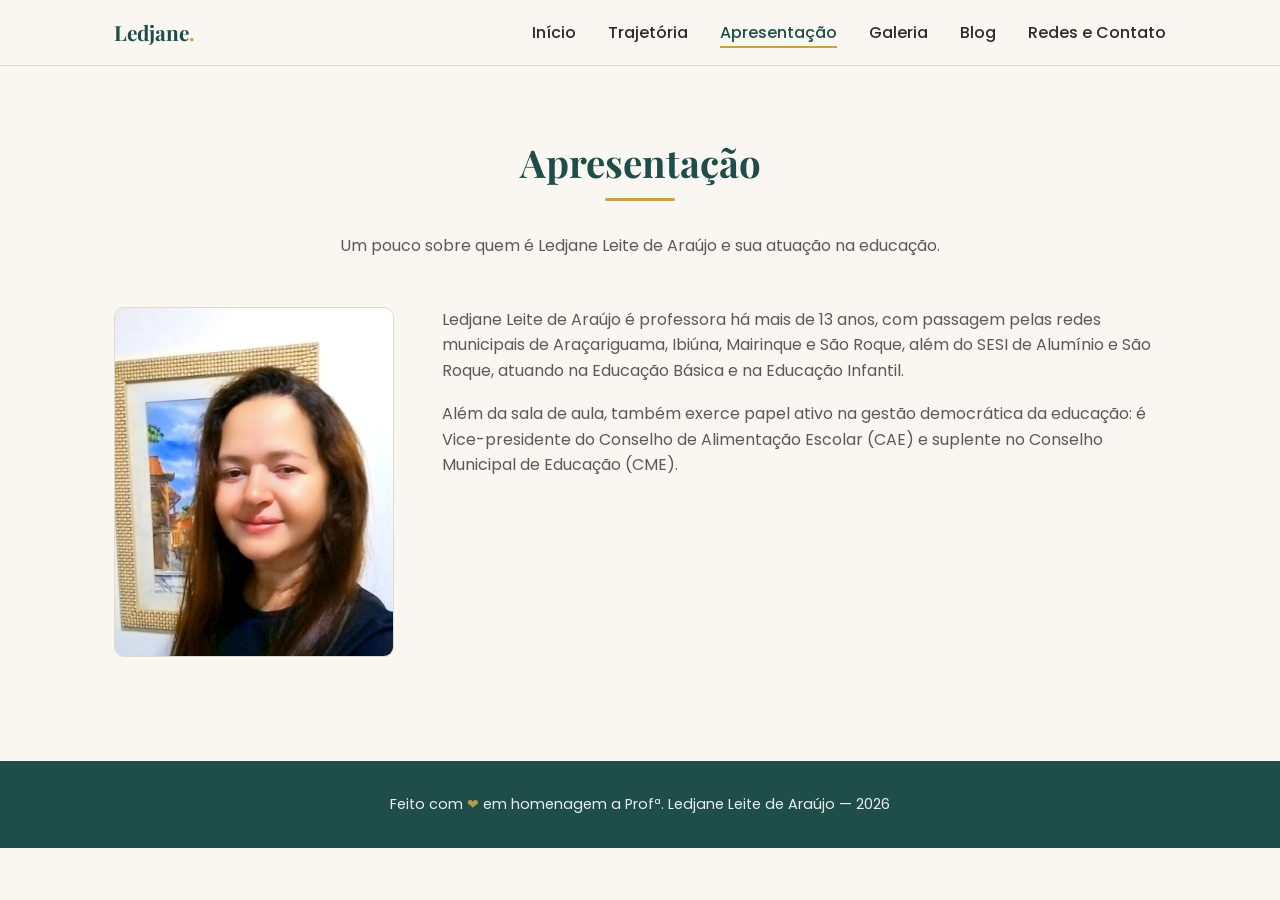
==== apresentacao.html @ a9190896 "Add files via upload" ====
<!DOCTYPE html>
<html lang="pt-BR">
<head>
  <meta charset="UTF-8" />
  <meta name="viewport" content="width=device-width, initial-scale=1.0" />
  <title>Apresentação | Profª. Ledjane Leite de Araújo</title>
  <meta name="description" content="Apresentação pessoal de Ledjane Leite de Araújo." />
  <link rel="icon" type="image/svg+xml" href="assets/favicon.svg" />
  <link rel="preconnect" href="https://fonts.googleapis.com" />
  <link rel="preconnect" href="https://fonts.gstatic.com" crossorigin />
  <link href="https://fonts.googleapis.com/css2?family=Playfair+Display:wght@600;700&family=Poppins:wght@300;400;500;600;700&display=swap" rel="stylesheet" />
  <link rel="stylesheet" href="css/style.css" />
</head>
<body>

  <header class="cabecalho">
    <nav class="navegacao container">
      <a href="index.html" class="marca">Ledjane<span>.</span></a>
      <button class="botao-menu" aria-label="Abrir menu" aria-expanded="false">
        <span></span><span></span><span></span>
      </button>
      <ul class="menu">
        <li><a href="index.html">Início</a></li>
        <li><a href="trajetoria.html">Trajetória</a></li>
        <li><a href="apresentacao.html">Apresentação</a></li>
        <li><a href="galeria.html">Galeria</a></li>
        <li><a href="blog.html">Blog</a></li>
        <li><a href="contato.html">Redes e Contato</a></li>
      </ul>
    </nav>
  </header>

  <main>
    <section class="secao">
      <div class="container">
        <h1 class="titulo-secao fade-in">Apresentação</h1>
        <div class="linha-destaque"></div>
        <p class="subtitulo-secao fade-in">
          Um pouco sobre quem é Ledjane Leite de Araújo e sua atuação na
          educação.
        </p>

        <div class="apresentacao-conteudo fade-in">
          <div class="apresentacao-foto">
            <img src="assets/img/Foto da homenageada n. 4.jpeg" alt="Foto de Ledjane Leite de Araújo" />
          </div>

          <div class="apresentacao-texto">
            <p>
              Ledjane Leite de Araújo é professora há mais de 13 anos, com
              passagem pelas redes municipais de Araçariguama, Ibiúna,
              Mairinque e São Roque, além do SESI de Alumínio e São Roque,
              atuando na Educação Básica e na Educação Infantil.
            </p>
            <p>
              Além da sala de aula, também exerce papel ativo na gestão
              democrática da educação: é Vice-presidente do Conselho de
              Alimentação Escolar (CAE) e suplente no Conselho Municipal de
              Educação (CME).
            </p>

            <!--
              Conteúdo pessoal ainda não informado. Preencher e remover este
              comentário para publicar:

              <p>[Motivação de Ledjane para a educação, o que a inspira e como
              impacta alunos e colegas de profissão.]</p>

              <blockquote class="citacao">"[Frase marcante ou lema.]"</blockquote>

              <p>[Legado e carinho de quem passou por sua trajetória.]</p>

              <ul class="lista-valores">
                <li>[Valor 1]</li>
                <li>[Valor 2]</li>
                <li>[Valor 3]</li>
                <li>[Valor 4]</li>
              </ul>
            -->
          </div>
        </div>
      </div>
    </section>
  </main>

  <footer class="rodape">
    <div class="container">
      <p>Feito com <span class="coracao">&#10084;</span> em homenagem a Profª. Ledjane Leite de Araújo &mdash; <span id="ano-atual"></span></p>
    </div>
  </footer>

  <script src="js/script.js"></script>
</body>
</html>
---- css/style.css ----
/* ==========================================================================
   Homenagem — folha de estilos principal
   ========================================================================== */

:root {
  --cor-fundo: #faf7f2;
  --cor-fundo-alt: #f1ebe1;
  --cor-texto: #2b2b2b;
  --cor-texto-suave: #5a5a5a;
  --cor-primaria: #1f4e4a;
  --cor-primaria-clara: #2f6b65;
  --cor-destaque: #c9a24b;
  --cor-destaque-clara: #e4c77e;
  --cor-branco: #ffffff;
  --cor-borda: #e2dacb;

  --fonte-titulo: "Playfair Display", Georgia, "Times New Roman", serif;
  --fonte-texto: "Poppins", "Segoe UI", Arial, sans-serif;

  --largura-maxima: 1100px;
  --raio: 10px;
  --sombra: 0 8px 24px rgba(31, 78, 74, 0.1);
  --transicao: 0.25s ease;
}

/* ---------- Reset básico ---------- */
* {
  margin: 0;
  padding: 0;
  box-sizing: border-box;
}

html {
  scroll-behavior: smooth;
}

body {
  font-family: var(--fonte-texto);
  color: var(--cor-texto);
  background-color: var(--cor-fundo);
  line-height: 1.6;
  -webkit-font-smoothing: antialiased;
}

img {
  max-width: 100%;
  display: block;
}

a {
  color: inherit;
  text-decoration: none;
}

ul {
  list-style: none;
}

h1, h2, h3, h4 {
  font-family: var(--fonte-titulo);
  color: var(--cor-primaria);
  line-height: 1.25;
}

.container {
  width: 100%;
  max-width: var(--largura-maxima);
  margin-inline: auto;
  padding-inline: 1.5rem;
}

/* ---------- Utilitários ---------- */
.secao {
  padding: 4.5rem 0;
}

.secao-alt {
  background-color: var(--cor-fundo-alt);
}

.titulo-secao {
  font-size: clamp(1.8rem, 3vw, 2.4rem);
  text-align: center;
  margin-bottom: 0.75rem;
}

.subtitulo-secao {
  text-align: center;
  color: var(--cor-texto-suave);
  max-width: 640px;
  margin: 0 auto 3rem;
}

.linha-destaque {
  width: 70px;
  height: 3px;
  background-color: var(--cor-destaque);
  margin: 0 auto 2rem;
  border-radius: 2px;
}

.botao {
  display: inline-block;
  padding: 0.85rem 2rem;
  background-color: var(--cor-primaria);
  color: var(--cor-branco);
  border-radius: 999px;
  font-weight: 600;
  letter-spacing: 0.02em;
  transition: background-color var(--transicao), transform var(--transicao);
  border: none;
  cursor: pointer;
}

.botao:hover {
  background-color: var(--cor-primaria-clara);
  transform: translateY(-2px);
}

.botao-secundario {
  background-color: transparent;
  color: var(--cor-primaria);
  border: 2px solid var(--cor-primaria);
}

.botao-secundario:hover {
  background-color: var(--cor-primaria);
  color: var(--cor-branco);
}

.fade-in {
  opacity: 0;
  transform: translateY(24px);
  transition: opacity 0.7s ease, transform 0.7s ease;
}

.fade-in.visivel {
  opacity: 1;
  transform: translateY(0);
}

/* ---------- Cabeçalho / navegação ---------- */
.cabecalho {
  position: sticky;
  top: 0;
  z-index: 100;
  background-color: rgba(250, 247, 242, 0.95);
  backdrop-filter: blur(6px);
  border-bottom: 1px solid var(--cor-borda);
}

.navegacao {
  display: flex;
  align-items: center;
  justify-content: space-between;
  padding-block: 1rem;
}

.marca {
  font-family: var(--fonte-titulo);
  font-size: 1.3rem;
  color: var(--cor-primaria);
  font-weight: 700;
}

.marca span {
  color: var(--cor-destaque);
}

.menu {
  display: flex;
  gap: 2rem;
}

.menu a {
  font-weight: 500;
  color: var(--cor-texto);
  position: relative;
  padding-bottom: 4px;
  transition: color var(--transicao);
}

.menu a::after {
  content: "";
  position: absolute;
  left: 0;
  bottom: 0;
  width: 0;
  height: 2px;
  background-color: var(--cor-destaque);
  transition: width var(--transicao);
}

.menu a:hover,
.menu a.ativo {
  color: var(--cor-primaria);
}

.menu a:hover::after,
.menu a.ativo::after {
  width: 100%;
}

.botao-menu {
  display: none;
  flex-direction: column;
  gap: 5px;
  background: none;
  border: none;
  cursor: pointer;
  padding: 0.4rem;
}

.botao-menu span {
  width: 26px;
  height: 2px;
  background-color: var(--cor-primaria);
  transition: transform var(--transicao), opacity var(--transicao);
}

.botao-menu.aberto span:nth-child(1) {
  transform: translateY(7px) rotate(45deg);
}

.botao-menu.aberto span:nth-child(2) {
  opacity: 0;
}

.botao-menu.aberto span:nth-child(3) {
  transform: translateY(-7px) rotate(-45deg);
}

/* ---------- Hero (Início) ---------- */
.hero {
  padding: 5rem 0 4rem;
  text-align: center;
}

.hero-moldura {
  width: 200px;
  height: 200px;
  border-radius: 50%;
  margin: 0 auto 2rem;
  background-color: var(--cor-fundo-alt);
  border: 4px solid var(--cor-destaque);
  display: flex;
  align-items: center;
  justify-content: center;
  color: var(--cor-texto-suave);
  font-size: 0.9rem;
  text-align: center;
  overflow: hidden;
}

.hero-moldura img {
  width: 100%;
  height: 100%;
  object-fit: cover;
}

.hero h1 {
  font-size: clamp(2.2rem, 5vw, 3.2rem);
  margin-bottom: 0.5rem;
}

.hero .cargo {
  color: var(--cor-destaque);
  font-weight: 600;
  letter-spacing: 0.04em;
  text-transform: uppercase;
  font-size: 0.95rem;
  margin-bottom: 1.5rem;
}

.hero p.resumo {
  max-width: 620px;
  margin: 0 auto 2rem;
  color: var(--cor-texto-suave);
  font-size: 1.05rem;
}

.hero-acoes {
  display: flex;
  justify-content: center;
  gap: 1rem;
  flex-wrap: wrap;
}

/* ---------- Cartões de destaque (Início) ---------- */
.grade-destaques {
  display: grid;
  grid-template-columns: repeat(auto-fit, minmax(220px, 1fr));
  gap: 1.75rem;
  margin-top: 1rem;
}

.cartao {
  background-color: var(--cor-branco);
  border: 1px solid var(--cor-borda);
  border-radius: var(--raio);
  padding: 2rem 1.5rem;
  text-align: center;
  box-shadow: var(--sombra);
  transition: transform var(--transicao);
}

.cartao:hover {
  transform: translateY(-6px);
}

.cartao .icone {
  font-size: 2rem;
  margin-bottom: 1rem;
}

.cartao h3 {
  font-size: 1.1rem;
  margin-bottom: 0.5rem;
}

.cartao p {
  color: var(--cor-texto-suave);
  font-size: 0.95rem;
}

/* ---------- Mini perfil com foto (Trajetória) ---------- */
.perfil-mini {
  display: flex;
  align-items: center;
  justify-content: center;
  gap: 1rem;
  max-width: 460px;
  margin: 0 auto 3rem;
}

.perfil-mini-foto {
  flex-shrink: 0;
  width: 72px;
  height: 72px;
  border-radius: 50%;
  overflow: hidden;
  border: 3px solid var(--cor-destaque);
}

.perfil-mini-foto img {
  width: 100%;
  height: 100%;
  object-fit: cover;
}

.perfil-mini-nome {
  font-family: var(--fonte-titulo);
  font-weight: 700;
  color: var(--cor-primaria);
  font-size: 1.05rem;
}

.perfil-mini-cargo {
  font-size: 0.85rem;
  color: var(--cor-texto-suave);
}

/* ---------- Experiência profissional (Trajetória) ---------- */
.experiencia-lista {
  max-width: 720px;
  margin: 0 auto;
}

.experiencia-item {
  display: flex;
  align-items: flex-start;
  gap: 1.25rem;
  padding: 1.5rem 0;
  border-bottom: 1px solid var(--cor-borda);
}

.experiencia-item:last-child {
  border-bottom: none;
}

.experiencia-logo {
  flex-shrink: 0;
  width: 60px;
  height: 60px;
  border-radius: 8px;
  border: 1px solid var(--cor-borda);
  background-color: var(--cor-branco);
  display: flex;
  align-items: center;
  justify-content: center;
  overflow: hidden;
  padding: 6px;
}

.experiencia-logo img {
  width: 100%;
  height: 100%;
  object-fit: contain;
}

.experiencia-cargo {
  font-family: var(--fonte-texto);
  font-size: 1.05rem;
  font-weight: 600;
  color: var(--cor-primaria);
  margin-bottom: 0.15rem;
}

.experiencia-instituicao {
  font-weight: 500;
  color: var(--cor-texto);
  margin-bottom: 0.15rem;
}

.experiencia-duracao {
  font-size: 0.85rem;
  color: var(--cor-texto-suave);
}

.experiencia-detalhe {
  font-size: 0.85rem;
  color: var(--cor-texto-suave);
  font-style: italic;
  margin-top: 0.3rem;
}

@media (max-width: 480px) {
  .experiencia-item {
    gap: 0.9rem;
  }

  .experiencia-logo {
    width: 48px;
    height: 48px;
  }
}

/* ---------- Apresentação ---------- */
.apresentacao-conteudo {
  display: grid;
  grid-template-columns: 280px 1fr;
  gap: 3rem;
  align-items: start;
}

.apresentacao-foto {
  width: 100%;
  aspect-ratio: 4 / 5;
  border-radius: var(--raio);
  background-color: var(--cor-fundo-alt);
  border: 1px solid var(--cor-borda);
  display: flex;
  align-items: center;
  justify-content: center;
  color: var(--cor-texto-suave);
  overflow: hidden;
}

.apresentacao-foto img {
  width: 100%;
  height: 100%;
  object-fit: cover;
}

.apresentacao-texto p {
  margin-bottom: 1.1rem;
  color: var(--cor-texto-suave);
}

.citacao {
  border-left: 4px solid var(--cor-destaque);
  padding: 0.5rem 0 0.5rem 1.25rem;
  font-style: italic;
  color: var(--cor-primaria);
  font-size: 1.15rem;
  margin: 1.5rem 0;
}

.lista-valores {
  display: grid;
  grid-template-columns: repeat(auto-fit, minmax(160px, 1fr));
  gap: 1rem;
  margin-top: 1.5rem;
}

.lista-valores li {
  background-color: var(--cor-branco);
  border: 1px solid var(--cor-borda);
  border-radius: var(--raio);
  padding: 1rem;
  text-align: center;
  font-weight: 500;
  color: var(--cor-primaria);
}

/* ---------- Galeria ---------- */
.indice-galeria {
  display: flex;
  flex-wrap: wrap;
  justify-content: center;
  gap: 0.75rem;
  max-width: 900px;
  margin: 0 auto 3.5rem;
}

.indice-galeria a {
  padding: 0.55rem 1.15rem;
  border: 1px solid var(--cor-borda);
  border-radius: 999px;
  background-color: var(--cor-branco);
  color: var(--cor-primaria);
  font-size: 0.9rem;
  font-weight: 500;
  transition: background-color var(--transicao), color var(--transicao);
}

.indice-galeria a:hover {
  background-color: var(--cor-primaria);
  color: var(--cor-branco);
}

.categoria-galeria {
  margin-bottom: 4.5rem;
  scroll-margin-top: 90px;
}

.categoria-galeria:last-child {
  margin-bottom: 0;
}

.categoria-cabecalho {
  max-width: 760px;
  margin: 0 auto 2rem;
}

.categoria-titulo {
  font-size: 1.6rem;
  text-align: center;
  margin-bottom: 1rem;
}

.categoria-contexto {
  color: var(--cor-texto-suave);
  font-size: 0.97rem;
  text-align: left;
  background-color: var(--cor-branco);
  border: 1px solid var(--cor-borda);
  border-left: 4px solid var(--cor-destaque);
  border-radius: var(--raio);
  padding: 1.25rem 1.5rem;
}

.grade-galeria {
  display: grid;
  grid-template-columns: repeat(auto-fill, minmax(220px, 1fr));
  gap: 1.25rem;
}

.item-galeria {
  aspect-ratio: 1 / 1;
  border-radius: var(--raio);
  overflow: hidden;
  background-color: var(--cor-fundo-alt);
  border: 1px dashed var(--cor-borda);
  display: flex;
  align-items: center;
  justify-content: center;
  color: var(--cor-texto-suave);
  font-size: 0.9rem;
  text-align: center;
  padding: 1rem;
  cursor: pointer;
  transition: transform var(--transicao), box-shadow var(--transicao);
}

.item-galeria:hover {
  transform: scale(1.03);
  box-shadow: var(--sombra);
}

.item-galeria img {
  width: 100%;
  height: 100%;
  object-fit: cover;
}

/* Modal / lightbox da galeria */
.lightbox {
  position: fixed;
  inset: 0;
  background-color: rgba(20, 20, 20, 0.85);
  display: none;
  align-items: center;
  justify-content: center;
  z-index: 200;
  padding: 2rem;
}

.lightbox.aberto {
  display: flex;
}

.lightbox-conteudo {
  max-width: 90vw;
  max-height: 85vh;
  border-radius: var(--raio);
  overflow: hidden;
}

.lightbox-conteudo img {
  max-width: 90vw;
  max-height: 85vh;
  object-fit: contain;
}

.lightbox-fechar {
  position: absolute;
  top: 1.5rem;
  right: 2rem;
  color: var(--cor-branco);
  font-size: 2rem;
  background: none;
  border: none;
  cursor: pointer;
  line-height: 1;
}

/* ---------- Blog ---------- */
.blog-filtros {
  display: flex;
  justify-content: center;
  gap: 0.75rem;
  margin-bottom: 3rem;
}

.filtro-blog {
  padding: 0.55rem 1.3rem;
  border: 1px solid var(--cor-borda);
  border-radius: 999px;
  background-color: var(--cor-branco);
  color: var(--cor-primaria);
  font-family: var(--fonte-texto);
  font-size: 0.9rem;
  font-weight: 500;
  cursor: pointer;
  transition: background-color var(--transicao), color var(--transicao);
}

.filtro-blog:hover {
  background-color: var(--cor-fundo-alt);
}

.filtro-blog.ativo {
  background-color: var(--cor-primaria);
  border-color: var(--cor-primaria);
  color: var(--cor-branco);
}

.grade-blog {
  display: grid;
  grid-template-columns: repeat(auto-fit, minmax(280px, 1fr));
  gap: 1.75rem;
}

.post-card {
  display: flex;
  flex-direction: column;
  background-color: var(--cor-branco);
  border: 1px solid var(--cor-borda);
  border-radius: var(--raio);
  overflow: hidden;
  box-shadow: var(--sombra);
  transition: transform var(--transicao);
}

.post-card:hover {
  transform: translateY(-6px);
}

.post-card[hidden] {
  display: none;
}

.post-card-imagem {
  aspect-ratio: 16 / 10;
  background-color: var(--cor-fundo-alt);
  display: flex;
  align-items: center;
  justify-content: center;
  color: var(--cor-texto-suave);
  font-size: 0.9rem;
  overflow: hidden;
}

.post-card-imagem img {
  width: 100%;
  height: 100%;
  object-fit: cover;
}

.post-card-conteudo {
  padding: 1.5rem;
  display: flex;
  flex-direction: column;
  gap: 0.5rem;
}

.post-badge {
  align-self: flex-start;
  font-size: 0.75rem;
  font-weight: 600;
  text-transform: uppercase;
  letter-spacing: 0.03em;
  padding: 0.3rem 0.75rem;
  border-radius: 999px;
}

.post-badge-noticia {
  background-color: rgba(31, 78, 74, 0.12);
  color: var(--cor-primaria);
}

.post-badge-coluna {
  background-color: rgba(201, 162, 75, 0.18);
  color: #8a6a24;
}

.post-card-titulo {
  font-size: 1.15rem;
  margin-top: 0.25rem;
}

.post-card-data {
  font-size: 0.82rem;
  color: var(--cor-texto-suave);
}

.post-card-resumo {
  color: var(--cor-texto-suave);
  font-size: 0.95rem;
}

.post-card-link {
  margin-top: 0.5rem;
  font-weight: 600;
  color: var(--cor-primaria);
  font-size: 0.9rem;
}

/* Página de artigo individual do blog */
.artigo-voltar {
  display: inline-block;
  margin-bottom: 2rem;
  font-weight: 500;
  color: var(--cor-primaria);
}

.artigo-voltar:hover {
  text-decoration: underline;
}

.artigo {
  max-width: 720px;
  margin: 0 auto;
}

.artigo-titulo {
  font-size: clamp(1.8rem, 3.5vw, 2.4rem);
  margin: 1rem 0 0.5rem;
}

.artigo-meta {
  color: var(--cor-texto-suave);
  font-size: 0.9rem;
  margin-bottom: 2rem;
}

.artigo-capa {
  aspect-ratio: 16 / 9;
  background-color: var(--cor-fundo-alt);
  border-radius: var(--raio);
  display: flex;
  align-items: center;
  justify-content: center;
  color: var(--cor-texto-suave);
  overflow: hidden;
  margin-bottom: 2rem;
}

.artigo-capa img {
  width: 100%;
  height: 100%;
  object-fit: cover;
}

.artigo-corpo p {
  margin-bottom: 1.25rem;
  color: var(--cor-texto);
  line-height: 1.75;
}

.artigo-corpo ul {
  margin: 0 0 1.5rem 1.25rem;
  list-style: disc;
}

.artigo-corpo li {
  margin-bottom: 0.6rem;
  line-height: 1.7;
}

.artigo-fontes {
  margin-top: 2.5rem;
  padding-top: 1.25rem;
  border-top: 1px solid var(--cor-borda);
  font-size: 0.9rem;
  color: var(--cor-texto-suave);
}

.artigo-fontes h2 {
  font-family: var(--fonte-texto);
  font-size: 0.8rem;
  font-weight: 600;
  text-transform: uppercase;
  letter-spacing: 0.05em;
  margin-bottom: 0.4rem;
}

.artigo-fontes a {
  color: var(--cor-primaria);
  text-decoration: underline;
}

@media (prefers-reduced-motion: reduce) {
  html {
    scroll-behavior: auto;
  }

  .fade-in {
    opacity: 1;
    transform: none;
    transition: none;
  }
}

/* ---------- Redes e contato ---------- */
.grade-contato {
  display: grid;
  grid-template-columns: repeat(auto-fit, minmax(240px, 1fr));
  gap: 1.75rem;
  max-width: 820px;
  margin: 0 auto;
}

.card-rede {
  background-color: var(--cor-branco);
  border: 1px solid var(--cor-borda);
  border-radius: var(--raio);
  padding: 1.75rem;
  text-align: center;
  box-shadow: var(--sombra);
  transition: transform var(--transicao);
}

.card-rede:hover {
  transform: translateY(-4px);
}

.card-rede .icone {
  font-size: 1.8rem;
  margin-bottom: 0.75rem;
  color: var(--cor-primaria);
}

.card-rede h3 {
  font-size: 1.05rem;
  margin-bottom: 0.3rem;
}

.card-rede a {
  color: var(--cor-texto-suave);
  font-size: 0.95rem;
  word-break: break-word;
}

.formulario-contato {
  max-width: 620px;
  margin: 3rem auto 0;
  display: grid;
  gap: 1.1rem;
}

.campo {
  display: grid;
  gap: 0.4rem;
}

.campo label {
  font-weight: 600;
  font-size: 0.9rem;
  color: var(--cor-primaria);
}

.campo input,
.campo textarea {
  font-family: var(--fonte-texto);
  padding: 0.75rem 1rem;
  border: 1px solid var(--cor-borda);
  border-radius: 8px;
  background-color: var(--cor-branco);
  color: var(--cor-texto);
}

.formulario-aviso {
  font-size: 0.85rem;
  color: var(--cor-texto-suave);
  text-align: center;
}

.campo input:focus,
.campo textarea:focus {
  outline: 2px solid var(--cor-destaque-clara);
  outline-offset: 1px;
}

/* ---------- Rodapé ---------- */
.rodape {
  background-color: var(--cor-primaria);
  color: var(--cor-branco);
  text-align: center;
  padding: 2rem 1rem;
  margin-top: 2rem;
}

.rodape p {
  font-size: 0.9rem;
  opacity: 0.9;
}

.rodape .coracao {
  color: var(--cor-destaque);
}

/* ---------- Responsivo ---------- */
@media (max-width: 820px) {
  .apresentacao-conteudo {
    grid-template-columns: 1fr;
  }

  .apresentacao-foto {
    max-width: 320px;
    margin: 0 auto;
  }
}

@media (max-width: 720px) {
  .botao-menu {
    display: flex;
  }

  .menu {
    position: absolute;
    top: 100%;
    left: 0;
    right: 0;
    background-color: var(--cor-fundo);
    border-bottom: 1px solid var(--cor-borda);
    flex-direction: column;
    gap: 0;
    max-height: 0;
    overflow: hidden;
    transition: max-height var(--transicao);
  }

  .menu.aberto {
    max-height: calc(100vh - 64px);
    overflow-y: auto;
  }

  .menu li {
    border-top: 1px solid var(--cor-borda);
  }

  .menu a {
    display: block;
    padding: 1rem 1.5rem;
  }

  .menu a::after {
    display: none;
  }
}
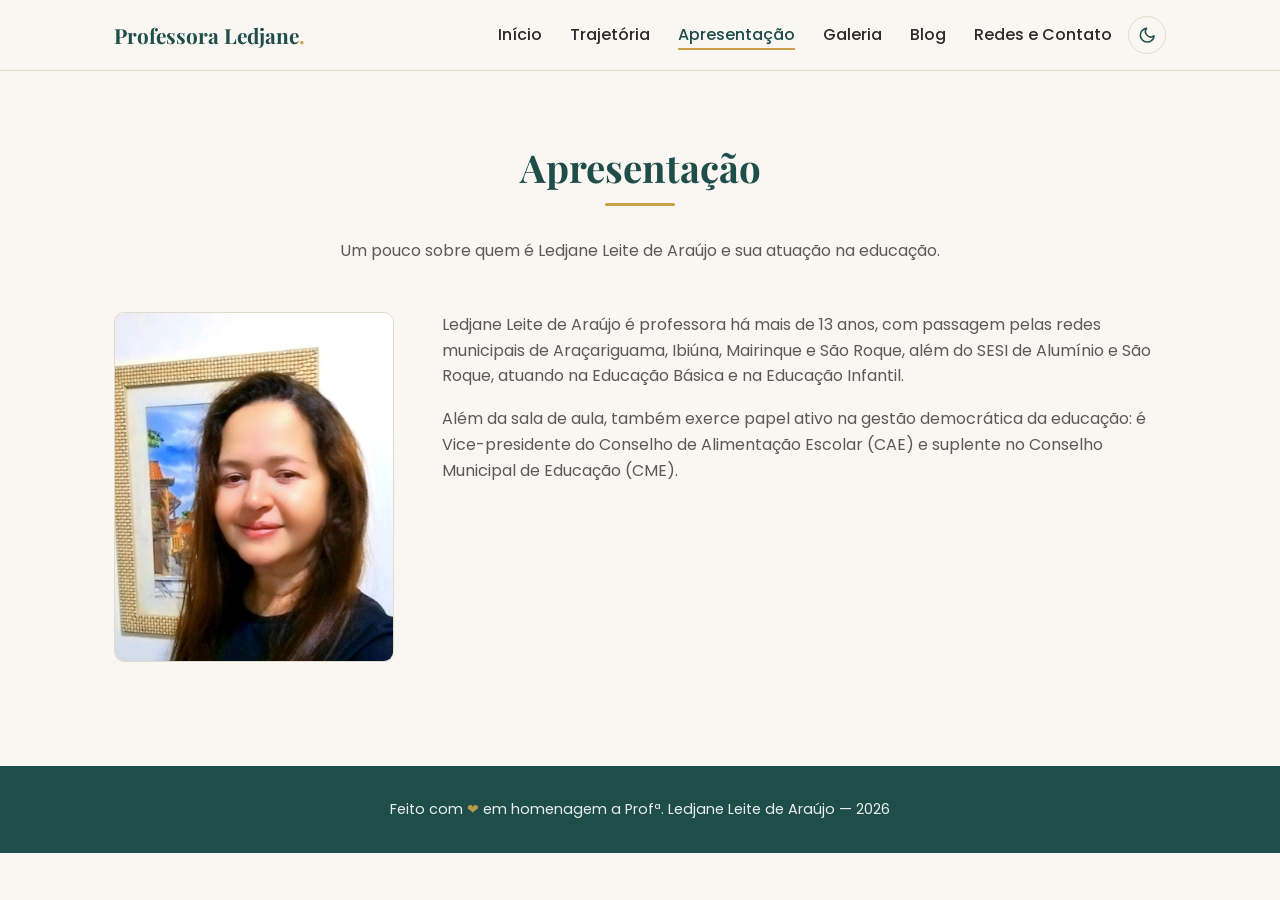
==== commit 5156da24: "Add files via upload" ====
--- a/apresentacao.html
+++ b/apresentacao.html
@@ -3,6 +3,7 @@
 <head>
   <meta charset="UTF-8" />
   <meta name="viewport" content="width=device-width, initial-scale=1.0" />
+  <script>try{var t=localStorage.getItem("tema");if(!t)t=matchMedia("(prefers-color-scheme: dark)").matches?"escuro":"claro";document.documentElement.setAttribute("data-tema",t)}catch(e){}</script>
   <title>Apresentação | Profª. Ledjane Leite de Araújo</title>
   <meta name="description" content="Apresentação pessoal de Ledjane Leite de Araújo." />
   <link rel="icon" type="image/svg+xml" href="assets/favicon.svg" />
@@ -15,7 +16,7 @@
 
   <header class="cabecalho">
     <nav class="navegacao container">
-      <a href="index.html" class="marca">Ledjane<span>.</span></a>
+      <a href="index.html" class="marca">Professora Ledjane<span>.</span></a>
       <button class="botao-menu" aria-label="Abrir menu" aria-expanded="false">
         <span></span><span></span><span></span>
       </button>
@@ -27,6 +28,10 @@
         <li><a href="blog.html">Blog</a></li>
         <li><a href="contato.html">Redes e Contato</a></li>
       </ul>
+      <button type="button" class="botao-tema" aria-label="Alternar modo escuro" aria-pressed="false" title="Modo escuro">
+        <svg class="icone-lua" viewBox="0 0 24 24" aria-hidden="true"><path d="M21 12.8A9 9 0 1 1 11.2 3a7 7 0 0 0 9.8 9.8z"/></svg>
+        <svg class="icone-sol" viewBox="0 0 24 24" aria-hidden="true"><circle cx="12" cy="12" r="4"/><path d="M12 2v2M12 20v2M4.9 4.9l1.4 1.4M17.7 17.7l1.4 1.4M2 12h2M20 12h2M4.9 19.1l1.4-1.4M17.7 6.3l1.4-1.4"/></svg>
+      </button>
     </nav>
   </header>
 
--- a/css/style.css
+++ b/css/style.css
@@ -3,16 +3,25 @@
    ========================================================================== */
 
 :root {
+  color-scheme: light;
+
   --cor-fundo: #faf7f2;
   --cor-fundo-alt: #f1ebe1;
+  --cor-superficie: #ffffff;
   --cor-texto: #2b2b2b;
   --cor-texto-suave: #5a5a5a;
+  --cor-titulo: #1f4e4a;
   --cor-primaria: #1f4e4a;
   --cor-primaria-clara: #2f6b65;
   --cor-destaque: #c9a24b;
   --cor-destaque-clara: #e4c77e;
   --cor-branco: #ffffff;
   --cor-borda: #e2dacb;
+  --cor-cabecalho: rgba(250, 247, 242, 0.95);
+  --cor-rodape: #1f4e4a;
+  --badge-noticia-fundo: rgba(31, 78, 74, 0.12);
+  --badge-coluna-fundo: rgba(201, 162, 75, 0.18);
+  --badge-coluna-texto: #8a6a24;
 
   --fonte-titulo: "Playfair Display", Georgia, "Times New Roman", serif;
   --fonte-texto: "Poppins", "Segoe UI", Arial, sans-serif;
@@ -21,6 +30,27 @@
   --raio: 10px;
   --sombra: 0 8px 24px rgba(31, 78, 74, 0.1);
   --transicao: 0.25s ease;
+}
+
+:root[data-tema="escuro"] {
+  color-scheme: dark;
+
+  --cor-fundo: #111716;
+  --cor-fundo-alt: #172120;
+  --cor-superficie: #1b2524;
+  --cor-texto: #e9e7e2;
+  --cor-texto-suave: #a7b1ae;
+  --cor-titulo: #8fd3c8;
+  --cor-primaria: #2b6a63;
+  --cor-primaria-clara: #3a8077;
+  --cor-destaque: #d4ae58;
+  --cor-borda: #2c3837;
+  --cor-cabecalho: rgba(17, 23, 22, 0.92);
+  --cor-rodape: #0c1211;
+  --badge-noticia-fundo: rgba(143, 211, 200, 0.14);
+  --badge-coluna-fundo: rgba(212, 174, 88, 0.18);
+  --badge-coluna-texto: #e4c77e;
+  --sombra: 0 8px 24px rgba(0, 0, 0, 0.4);
 }
 
 /* ---------- Reset básico ---------- */
@@ -58,7 +88,7 @@
 
 h1, h2, h3, h4 {
   font-family: var(--fonte-titulo);
-  color: var(--cor-primaria);
+  color: var(--cor-titulo);
   line-height: 1.25;
 }
 
@@ -119,8 +149,8 @@
 
 .botao-secundario {
   background-color: transparent;
-  color: var(--cor-primaria);
-  border: 2px solid var(--cor-primaria);
+  color: var(--cor-titulo);
+  border: 2px solid var(--cor-titulo);
 }
 
 .botao-secundario:hover {
@@ -144,7 +174,7 @@
   position: sticky;
   top: 0;
   z-index: 100;
-  background-color: rgba(250, 247, 242, 0.95);
+  background-color: var(--cor-cabecalho);
   backdrop-filter: blur(6px);
   border-bottom: 1px solid var(--cor-borda);
 }
@@ -152,14 +182,16 @@
 .navegacao {
   display: flex;
   align-items: center;
-  justify-content: space-between;
+  gap: 1rem;
   padding-block: 1rem;
 }
 
 .marca {
+  order: 1;
+  white-space: nowrap;
   font-family: var(--fonte-titulo);
   font-size: 1.3rem;
-  color: var(--cor-primaria);
+  color: var(--cor-titulo);
   font-weight: 700;
 }
 
@@ -168,11 +200,14 @@
 }
 
 .menu {
-  display: flex;
-  gap: 2rem;
+  order: 2;
+  margin-left: auto;
+  display: flex;
+  gap: 1.75rem;
 }
 
 .menu a {
+  white-space: nowrap;
   font-weight: 500;
   color: var(--cor-texto);
   position: relative;
@@ -193,7 +228,7 @@
 
 .menu a:hover,
 .menu a.ativo {
-  color: var(--cor-primaria);
+  color: var(--cor-titulo);
 }
 
 .menu a:hover::after,
@@ -201,7 +236,50 @@
   width: 100%;
 }
 
+.botao-tema {
+  order: 3;
+  flex-shrink: 0;
+  width: 2.4rem;
+  height: 2.4rem;
+  display: inline-flex;
+  align-items: center;
+  justify-content: center;
+  background: none;
+  border: 1px solid var(--cor-borda);
+  border-radius: 50%;
+  color: var(--cor-titulo);
+  cursor: pointer;
+  transition: background-color var(--transicao);
+}
+
+.botao-tema:hover {
+  background-color: var(--cor-fundo-alt);
+}
+
+.botao-tema svg {
+  width: 1.15rem;
+  height: 1.15rem;
+  fill: none;
+  stroke: currentColor;
+  stroke-width: 2;
+  stroke-linecap: round;
+  stroke-linejoin: round;
+}
+
+.botao-tema .icone-sol {
+  display: none;
+}
+
+:root[data-tema="escuro"] .botao-tema .icone-sol {
+  display: block;
+}
+
+:root[data-tema="escuro"] .botao-tema .icone-lua {
+  display: none;
+}
+
 .botao-menu {
+  order: 4;
   display: none;
   flex-direction: column;
   gap: 5px;
@@ -214,7 +292,7 @@
 .botao-menu span {
   width: 26px;
   height: 2px;
-  background-color: var(--cor-primaria);
+  background-color: var(--cor-titulo);
   transition: transform var(--transicao), opacity var(--transicao);
 }
 
@@ -295,7 +373,7 @@
 }
 
 .cartao {
-  background-color: var(--cor-branco);
+  background-color: var(--cor-superficie);
   border: 1px solid var(--cor-borda);
   border-radius: var(--raio);
   padding: 2rem 1.5rem;
@@ -351,7 +429,7 @@
 .perfil-mini-nome {
   font-family: var(--fonte-titulo);
   font-weight: 700;
-  color: var(--cor-primaria);
+  color: var(--cor-titulo);
   font-size: 1.05rem;
 }
 
@@ -402,7 +480,7 @@
   font-family: var(--fonte-texto);
   font-size: 1.05rem;
   font-weight: 600;
-  color: var(--cor-primaria);
+  color: var(--cor-titulo);
   margin-bottom: 0.15rem;
 }
 
@@ -471,7 +549,7 @@
   border-left: 4px solid var(--cor-destaque);
   padding: 0.5rem 0 0.5rem 1.25rem;
   font-style: italic;
-  color: var(--cor-primaria);
+  color: var(--cor-titulo);
   font-size: 1.15rem;
   margin: 1.5rem 0;
 }
@@ -484,13 +562,13 @@
 }
 
 .lista-valores li {
-  background-color: var(--cor-branco);
+  background-color: var(--cor-superficie);
   border: 1px solid var(--cor-borda);
   border-radius: var(--raio);
   padding: 1rem;
   text-align: center;
   font-weight: 500;
-  color: var(--cor-primaria);
+  color: var(--cor-titulo);
 }
 
 /* ---------- Galeria ---------- */
@@ -507,8 +585,8 @@
   padding: 0.55rem 1.15rem;
   border: 1px solid var(--cor-borda);
   border-radius: 999px;
-  background-color: var(--cor-branco);
-  color: var(--cor-primaria);
+  background-color: var(--cor-superficie);
+  color: var(--cor-titulo);
   font-size: 0.9rem;
   font-weight: 500;
   transition: background-color var(--transicao), color var(--transicao);
@@ -543,7 +621,7 @@
   color: var(--cor-texto-suave);
   font-size: 0.97rem;
   text-align: left;
-  background-color: var(--cor-branco);
+  background-color: var(--cor-superficie);
   border: 1px solid var(--cor-borda);
   border-left: 4px solid var(--cor-destaque);
   border-radius: var(--raio);
@@ -637,8 +715,8 @@
   padding: 0.55rem 1.3rem;
   border: 1px solid var(--cor-borda);
   border-radius: 999px;
-  background-color: var(--cor-branco);
-  color: var(--cor-primaria);
+  background-color: var(--cor-superficie);
+  color: var(--cor-titulo);
   font-family: var(--fonte-texto);
   font-size: 0.9rem;
   font-weight: 500;
@@ -665,7 +743,7 @@
 .post-card {
   display: flex;
   flex-direction: column;
-  background-color: var(--cor-branco);
+  background-color: var(--cor-superficie);
   border: 1px solid var(--cor-borda);
   border-radius: var(--raio);
   overflow: hidden;
@@ -716,13 +794,13 @@
 }
 
 .post-badge-noticia {
-  background-color: rgba(31, 78, 74, 0.12);
-  color: var(--cor-primaria);
+  background-color: var(--badge-noticia-fundo);
+  color: var(--cor-titulo);
 }
 
 .post-badge-coluna {
-  background-color: rgba(201, 162, 75, 0.18);
-  color: #8a6a24;
+  background-color: var(--badge-coluna-fundo);
+  color: var(--badge-coluna-texto);
 }
 
 .post-card-titulo {
@@ -743,7 +821,7 @@
 .post-card-link {
   margin-top: 0.5rem;
   font-weight: 600;
-  color: var(--cor-primaria);
+  color: var(--cor-titulo);
   font-size: 0.9rem;
 }
 
@@ -752,7 +830,7 @@
   display: inline-block;
   margin-bottom: 2rem;
   font-weight: 500;
-  color: var(--cor-primaria);
+  color: var(--cor-titulo);
 }
 
 .artigo-voltar:hover {
@@ -827,7 +905,7 @@
 }
 
 .artigo-fontes a {
-  color: var(--cor-primaria);
+  color: var(--cor-titulo);
   text-decoration: underline;
 }
 
@@ -853,7 +931,7 @@
 }
 
 .card-rede {
-  background-color: var(--cor-branco);
+  background-color: var(--cor-superficie);
   border: 1px solid var(--cor-borda);
   border-radius: var(--raio);
   padding: 1.75rem;
@@ -869,7 +947,7 @@
 .card-rede .icone {
   font-size: 1.8rem;
   margin-bottom: 0.75rem;
-  color: var(--cor-primaria);
+  color: var(--cor-titulo);
 }
 
 .card-rede h3 {
@@ -898,7 +976,7 @@
 .campo label {
   font-weight: 600;
   font-size: 0.9rem;
-  color: var(--cor-primaria);
+  color: var(--cor-titulo);
 }
 
 .campo input,
@@ -907,7 +985,7 @@
   padding: 0.75rem 1rem;
   border: 1px solid var(--cor-borda);
   border-radius: 8px;
-  background-color: var(--cor-branco);
+  background-color: var(--cor-superficie);
   color: var(--cor-texto);
 }
 
@@ -925,7 +1003,7 @@
 
 /* ---------- Rodapé ---------- */
 .rodape {
-  background-color: var(--cor-primaria);
+  background-color: var(--cor-rodape);
   color: var(--cor-branco);
   text-align: center;
   padding: 2rem 1rem;
@@ -953,8 +1031,14 @@
   }
 }
 
-@media (max-width: 720px) {
+@media (max-width: 900px) {
+  .botao-tema {
+    order: 2;
+    margin-left: auto;
+  }
+
   .botao-menu {
+    order: 3;
     display: flex;
   }
 
